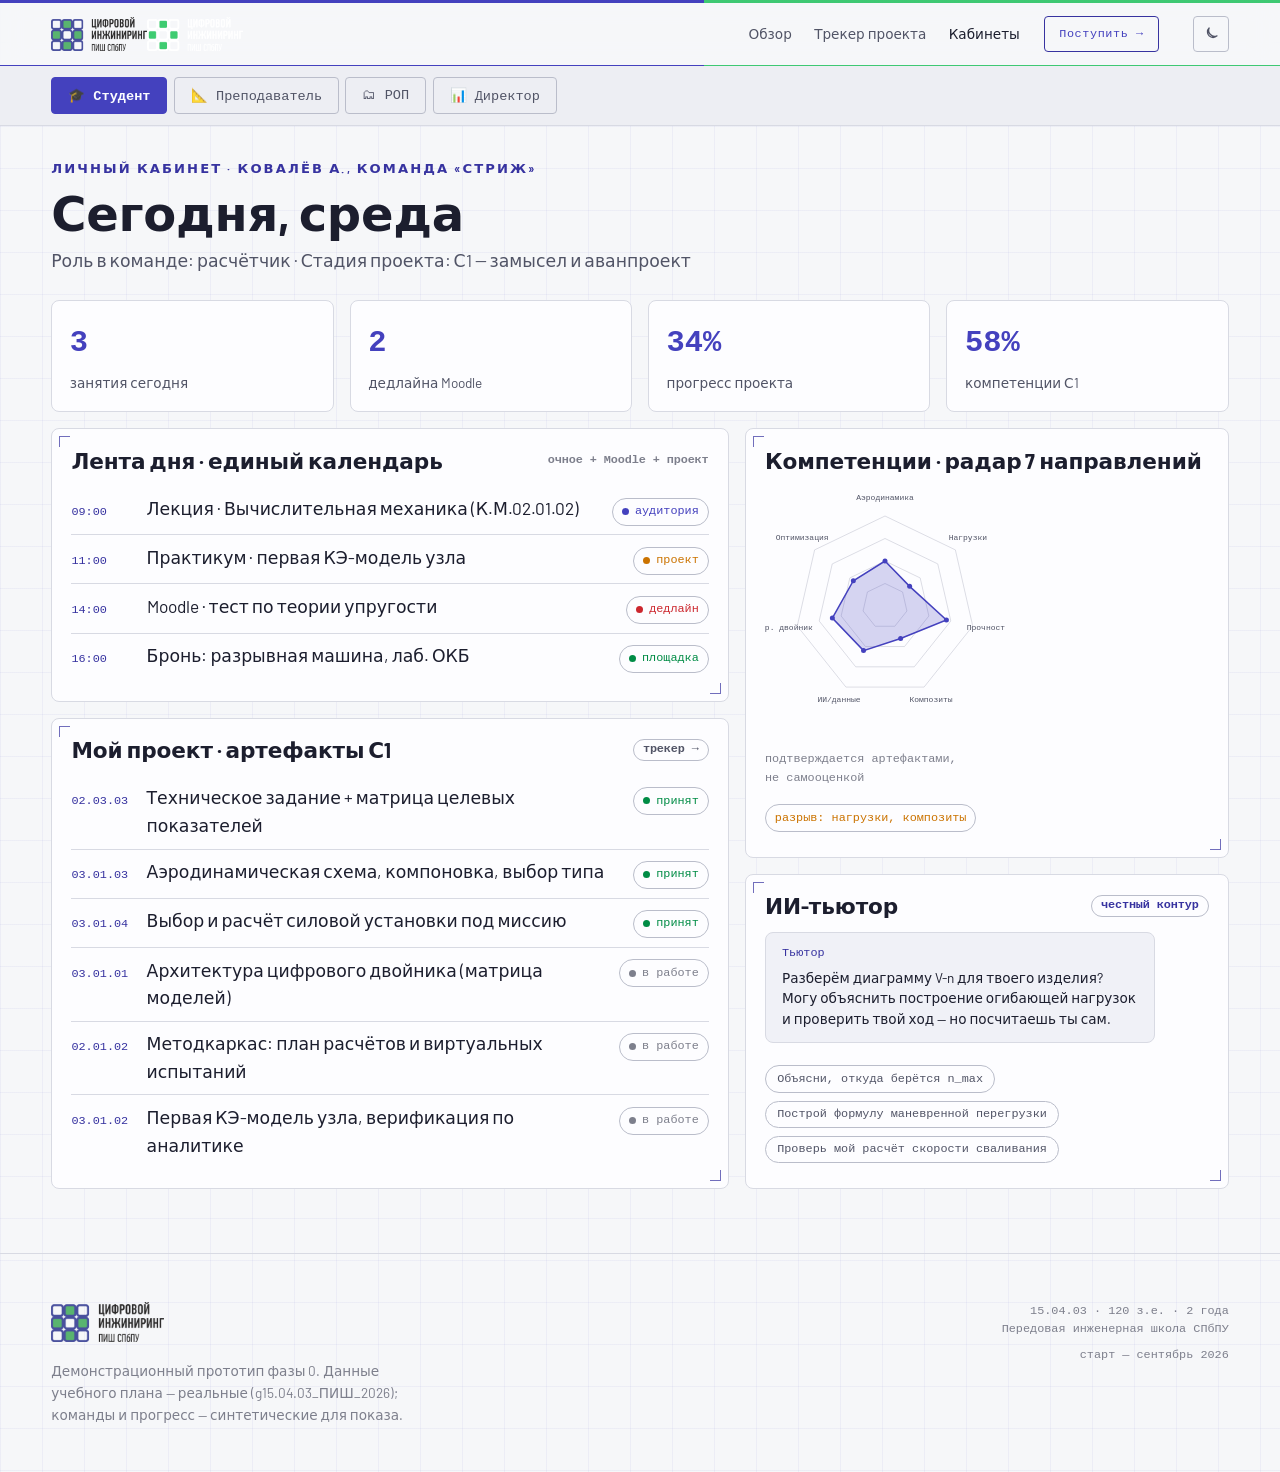
==== app.html @ 56877554 "design: фирменный стиль ПИШ ЦИ — индиго/зелёный, шрифт Barlow, логотип из брендбука вместо заглушек" ====
<!doctype html>
<html lang="ru">
<head>
  <meta charset="utf-8">
  <meta name="viewport" content="width=device-width, initial-scale=1">
  <title>Кабинеты платформы · ПИШ ЦИ БАС</title>
  <meta name="description" content="Кликабельный прототип кабинетов: студент, преподаватель, РОП, директор.">
  <link rel="icon" type="image/png" href="assets/img/favicon.png">
  <link rel="preconnect" href="https://fonts.googleapis.com">
  <link rel="preconnect" href="https://fonts.gstatic.com" crossorigin>
  <script>(function(){var t;try{t=localStorage.getItem("theme")}catch(e){}document.documentElement.setAttribute("data-theme",t==="dark"?"dark":"light")})();</script>
  <link rel="stylesheet" href="assets/theme.css">
  <style>
    .roleswitch{ position:sticky; top:62px; z-index:40; background:var(--bg-2); border-bottom:1px solid var(--line); }
    .rs-in{ width:min(1180px,92vw); margin-inline:auto; display:flex; gap:.4rem; overflow-x:auto; padding:.7rem 0; }
    .rtab{ font-family:var(--mono); font-size:var(--t-sm); padding:.55rem 1rem; border-radius:var(--radius);
      border:1px solid var(--line-2); background:transparent; color:var(--text-mut); cursor:pointer; white-space:nowrap;
      transition:all var(--dur) var(--ease); display:flex; gap:.5rem; align-items:center; }
    .rtab:hover{ color:var(--text); border-color:var(--cyan-dim); }
    .rtab.on{ background:var(--cyan); color:var(--on-accent); border-color:var(--cyan); font-weight:600; }

    .view{ padding-block:2rem 4rem; }
    .vhead{ margin-bottom:1.6rem; }
    .vhead h1{ font-size:var(--t-h1); }

    .cols{ display:grid; gap:1rem; }
    .c2{ grid-template-columns:1.4fr 1fr; } .c3{ grid-template-columns:repeat(3,1fr); }
    @media(max-width:880px){ .c2,.c3{ grid-template-columns:1fr; } }

    .card{ padding:1.2rem; }
    .card h3{ font-size:var(--t-h3); margin-bottom:.9rem; display:flex; justify-content:space-between; align-items:center; gap:.5rem; }
    .li{ display:flex; gap:.7rem; align-items:baseline; padding:.55rem 0; border-bottom:1px solid var(--line); }
    .li:last-child{ border-bottom:none; }
    .li .tm{ font-family:var(--mono); font-size:var(--t-xs); color:var(--cyan-dim); flex:none; width:64px; }
    .li .tag{ margin-left:auto; }

    .kpi{ display:grid; grid-template-columns:repeat(4,1fr); gap:1rem; }
    @media(max-width:720px){ .kpi{ grid-template-columns:repeat(2,1fr); } }
    .kpi .k{ padding:1.1rem; } .kpi .n{ font-family:var(--mono); font-size:1.9rem; color:var(--cyan); font-weight:600; }
    .kpi .l{ font-size:var(--t-sm); color:var(--text-mut); margin-top:.3rem; }

    /* тепловая карта */
    .heat{ width:100%; border-collapse:collapse; font-size:var(--t-sm); }
    .heat th,.heat td{ padding:.5rem .6rem; text-align:center; border:1px solid var(--line); }
    .heat th:first-child,.heat td:first-child{ text-align:left; font-family:var(--mono); font-size:var(--t-xs); }
    .cell{ width:34px; height:22px; border-radius:3px; display:inline-block; }

    /* radar */
    .radar-wrap{ display:flex; gap:1.5rem; align-items:center; flex-wrap:wrap; }

    /* чат */
    .chat{ display:flex; flex-direction:column; gap:.8rem; }
    .msg{ padding:.8rem 1rem; border-radius:var(--radius-lg); max-width:88%; font-size:var(--t-sm); line-height:1.5; }
    .msg.ai{ background:var(--surface-2); border:1px solid var(--line); align-self:flex-start; }
    .msg.u{ background:color-mix(in oklab, var(--brand) 14%, transparent); border:1px solid var(--cyan-dim); align-self:flex-end; }
    .radar-grid{ stroke:var(--line-2); fill:none; }
    .radar-axis{ fill:var(--text-mut); }
    .radar-poly{ fill:color-mix(in oklab, var(--brand) 22%, transparent); stroke:var(--cyan); }
    .radar-dot{ fill:var(--cyan); }
    .msg .who{ font-family:var(--mono); font-size:var(--t-xs); color:var(--cyan-dim); margin-bottom:.3rem; }
    .qchips{ display:flex; gap:.5rem; flex-wrap:wrap; margin-top:.6rem; }
    .qchip{ font-size:var(--t-xs); font-family:var(--mono); padding:.35rem .7rem; border:1px solid var(--line-2);
      border-radius:100px; background:transparent; color:var(--text-mut); cursor:pointer; }
    .qchip:hover{ border-color:var(--cyan-dim); color:var(--cyan); }

    /* чек-лист V&V */
    .vv{ display:flex; flex-direction:column; gap:.5rem; }
    .vvrow{ display:flex; gap:.6rem; align-items:center; padding:.5rem .7rem; border:1px solid var(--line); border-radius:var(--radius); }
    .vvrow .box{ width:18px;height:18px;border-radius:3px;border:1.5px solid var(--line-2); flex:none; display:grid; place-items:center; cursor:pointer; font-size:.8rem; }
    .vvrow.done .box{ background:var(--ok); border-color:var(--ok); color:var(--on-accent); }
    .vvrow.done span{ color:var(--text-mut); }

    .note{ font-size:var(--t-xs); color:var(--text-dim); font-family:var(--mono); }
    .toggle{ width:38px;height:22px;border-radius:100px;background:var(--surface-2);border:1px solid var(--line-2);position:relative;cursor:pointer; flex:none; }
    .toggle::after{ content:"";position:absolute;top:2px;left:2px;width:16px;height:16px;border-radius:50%;background:var(--text-dim);transition:all var(--dur) var(--ease); }
    .toggle.on{ background:var(--cyan); border-color:var(--cyan); }
    .toggle.on::after{ left:18px; background:var(--on-accent); }
    .demo-banner{ font-family:var(--mono);font-size:var(--t-xs);color:var(--amber);border:1px dashed var(--amber);
      border-radius:var(--radius);padding:.5rem .8rem;display:inline-block; }
  </style>
</head>
<body>
  <main>
    <div class="roleswitch">
      <div class="rs-in" id="roles"></div>
    </div>
    <section class="wrap view" id="view"></section>
  </main>

  <script src="assets/data.js"></script>
  <script src="assets/ui.js"></script>
  <script>
    const D = window.DATA;
    mountNav("app.html");

    const ROLES=[
      ["student","🎓 Студент"],["teacher","📐 Преподаватель"],
      ["rop","🗂 РОП"],["dir","📊 Директор"]
    ];
    let cur="student";
    const rbox=document.getElementById("roles");
    ROLES.forEach(([k,l])=>rbox.append(el("button",{class:"rtab"+(k===cur?" on":""),"data-r":k,
      onclick:()=>{cur=k;syncR();render();}},l)));
    function syncR(){ rbox.querySelectorAll(".rtab").forEach(b=>b.classList.toggle("on",b.dataset.r===cur)); }

    const V=document.getElementById("view");
    function head(k,t,s){ return el("div",{class:"vhead"}, el("div",{class:"kicker"},k),
      el("h1",{class:"mt-s"},t), s?el("p",{class:"muted mt-s"},s):null); }
    function card(title,extra,...kids){ return el("div",{class:"panel card hud"},
      el("h3",{},el("span",{},title),extra||null),...kids); }

    function render(){ V.innerHTML=""; ({student:vStudent,teacher:vTeacher,rop:vRop,dir:vDir}[cur])(); }

    /* ——— СТУДЕНТ ——— */
    function vStudent(){
      V.append(head("Личный кабинет · Ковалёв А., команда «Стриж»","Сегодня, среда","Роль в команде: расчётчик · Стадия проекта: С1 — замысел и аванпроект"));
      // KPI
      V.append(el("div",{class:"kpi",style:"margin-bottom:1rem"},
        kpi("3","занятия сегодня"), kpi("2","дедлайна Moodle"),
        kpi("34%","прогресс проекта"), kpi("58%","компетенции С1")));
      // 2 колонки
      V.append(el("div",{class:"cols c2"},
        el("div",{class:"cols",style:"gap:1rem"},
          card("Лента дня · единый календарь", el("span",{class:"note"},"очное + Moodle + проект"),
            liItem("09:00","Лекция · Вычислительная механика (К.М.02.01.02)","аудитория","var(--cyan)"),
            liItem("11:00","Практикум · первая КЭ-модель узла","проект","var(--amber)"),
            liItem("14:00","Moodle · тест по теории упругости","дедлайн","var(--rose)"),
            liItem("16:00","Бронь: разрывная машина, лаб. ОКБ","площадка","var(--lime)")),
          card("Мой проект · артефакты С1", el("a",{href:"tracker.html",class:"chip"},"трекер →"),
            ...D.ARTIFACTS.filter(a=>a.sem===1).map((a,i)=>
              el("div",{class:"li"},
                el("span",{class:"tm"},a.disc.replace("К.М.","")),
                el("span",{},a.art),
                el("span",{class:"tag chip",style:"color:"+(i<3?"var(--ok)":"var(--text-dim)")},
                  el("i",{class:"dot"}),i<3?"принят":"в работе"))))),
        el("div",{class:"cols",style:"gap:1rem"},
          card("Компетенции · радар 7 направлений", null, radar()),
          card("ИИ-тьютор", el("span",{class:"chip",style:"color:var(--cyan-dim)"},"честный контур"), chat())
        )));
    }
    function kpi(n,l){ return el("div",{class:"panel k"}, el("div",{class:"n"},n), el("div",{class:"l"},l)); }
    function liItem(tm,txt,tag,c){ return el("div",{class:"li"},
      el("span",{class:"tm"},tm), el("span",{},txt),
      el("span",{class:"tag chip",style:"color:"+c}, el("i",{class:"dot"}), tag)); }

    function radar(){
      const axes=["Аэродинамика","Нагрузки","Прочность","Композиты","ИИ/данные","Цифр. двойник","Оптимизация"];
      const vals=[.5,.35,.7,.4,.55,.6,.45];
      const cx=120,cy=120,R=90,N=axes.length;
      const pt=(i,r)=>[cx+r*Math.cos(-Math.PI/2+i*2*Math.PI/N), cy+r*Math.sin(-Math.PI/2+i*2*Math.PI/N)];
      let grid="",poly="",labels="";
      [.25,.5,.75,1].forEach(g=>{ let p=axes.map((_,i)=>pt(i,R*g).join(",")).join(" ");
        grid+=`<polygon points="${p}" class="radar-grid" stroke-width=".5"/>`; });
      poly=axes.map((_,i)=>pt(i,R*vals[i]).join(",")).join(" ");
      axes.forEach((a,i)=>{ const[x,y]=pt(i,R+16);
        labels+=`<text x="${x}" y="${y}" class="radar-axis" font-size="8" text-anchor="middle" font-family="var(--mono)">${a}</text>`; });
      const svg=`<svg viewBox="0 0 240 240" width="240" height="240" role="img" aria-label="радар компетенций">
        ${grid}<polygon points="${poly}" class="radar-poly" stroke-width="1.5"/>
        ${axes.map((_,i)=>{const[x,y]=pt(i,R*vals[i]);return `<circle cx="${x}" cy="${y}" r="2.5" class="radar-dot"/>`}).join("")}
        ${labels}</svg>`;
      return el("div",{class:"radar-wrap"}, rawSvg(svg),
        el("div",{}, el("div",{class:"note"},"подтверждается артефактами,"),
          el("div",{class:"note"},"не самооценкой"),
          el("div",{class:"chip mt-m",style:"color:var(--amber)"},"разрыв: нагрузки, композиты")));
    }

    function chat(){
      const wrap=el("div",{class:"chat"});
      const feed=el("div",{class:"chat"});
      wrap.append(feed);
      addMsg(feed,"ai","Тьютор","Разберём диаграмму V-n для твоего изделия? Могу объяснить построение огибающей нагрузок и проверить твой ход — но посчитаешь ты сам.");
      const q=["Объясни, откуда берётся n_max","Построй формулу маневренной перегрузки","Проверь мой расчёт скорости сваливания"];
      const chips=el("div",{class:"qchips"}, ...q.map(t=>el("button",{class:"qchip",onclick:()=>{
        addMsg(feed,"u","Студент",t);
        setTimeout(()=>addMsg(feed,"ai","Тьютор",aiReply(t)),250);
      }},t)));
      wrap.append(chips);
      return wrap;
    }
    function addMsg(feed,who,name,txt){ feed.append(el("div",{class:"msg "+who},
      el("div",{class:"who"},name), el("span",{},txt))); }
    function aiReply(t){
      if(t.includes("n_max")) return "n_max задаётся нормами лётной годности для класса БАС и расчётным случаем маневра. Смотри владельца темы — «Полётные и наземные нагрузки» (К.М.02.03.02). Попробуй сам найти класс своего изделия по массе — какой у «Стрижа»?";
      if(t.includes("формулу")) return "Маневренная перегрузка: n = L / (m·g), где L — подъёмная сила на маневре. Через C_L и скоростной напор: n = (ρ·V²·S·C_Lmax)/(2·m·g). Подставь свои ρ, S, m — что получается на V_A?";
      return "Скорость сваливания: V_s = √(2·m·g / (ρ·S·C_Lmax)). Пришли свои числа — проверю ход, но итог посчитай сам и скажи размерность.";
    }

    /* ——— ПРЕПОДАВАТЕЛЬ ——— */
    function vTeacher(){
      V.append(head("Кабинет преподавателя · Вычислительная механика (К.М.02.01.02)","Приёмка артефактов и настройка ИИ",
        "Границы дисциплины (из карты владения): излагаете МКЭ, сетки, сходимость, верификацию. Не дублируете CFD и композиты — их владельцы другие."));
      V.append(el("div",{class:"cols c2"},
        card("Приёмка артефакта · «Стриж»: первая КЭ-модель узла",
          el("span",{class:"chip",style:"color:var(--amber)"},"V&V чек-лист"),
          el("p",{class:"muted",style:"font-size:var(--t-sm)"},"Расчётный артефакт не закрывается, пока не заполнена цепочка достоверности по ГОСТ Р 57700:"),
          vvList(),
          el("div",{class:"flex gap-m mt-m"},
            el("button",{class:"btn btn-primary",onclick:tryAccept},"Принять артефакт"),
            el("button",{class:"btn btn-ghost"},"Вернуть на доработку")),
          el("div",{id:"acceptMsg",class:"note mt-s"})),
        el("div",{class:"cols",style:"gap:1rem"},
          card("Настройка ИИ-наставника для моего задания",null,
            toggleRow("Наставник включён для задания","on"),
            el("div",{class:"li"},el("span",{},"Режим помощи"),
              el("span",{class:"tag chip",style:"color:var(--cyan)"},"подсказки по нарастающей")),
            el("div",{class:"li"},el("span",{},"Готовое решение оцениваемого задания"),
              el("span",{class:"tag chip",style:"color:var(--rose)"},"запрещено")),
            toggleRow("Показывать студенту эталонные задачи","on"),
            toggleRow("Разбор ошибок в ходе решения","on"),
            el("p",{class:"note mt-s"},"Принцип: ИИ помогает решить, решение принимает студент.")),
          card("Сигналы по группе · где буксуют",null,
            barLine("Сеточная сходимость",72,"var(--rose)"),
            barLine("Оценка погрешности",55,"var(--amber)"),
            barLine("Постановка граничных условий",30,"var(--lime)"),
            el("p",{class:"note mt-s"},"18 студентов · агрегировано, обезличенно. Тема «сходимость» — кандидат на доп. разбор."))
      )));
    }
    function vvList(){
      const items=["Сеточная сходимость показана (мин. 3 сетки)","Оценка погрешности приведена",
        "Проверка на эталонной задаче","Постановка соответствует физике","Данные модели оформлены как актив"];
      const box=el("div",{class:"vv"});
      items.forEach((t,i)=>{ const done=i<2;
        const row=el("div",{class:"vvrow"+(done?" done":"")},
          el("span",{class:"box",onclick:()=>{row.classList.toggle("done");}}, done?"✓":""),
          el("span",{},t));
        box.append(row); });
      return box;
    }
    function tryAccept(){
      const rows=[...document.querySelectorAll(".vvrow")];
      const all=rows.every(r=>r.classList.contains("done"));
      const m=document.getElementById("acceptMsg");
      if(all){ m.style.color="var(--ok)"; m.textContent="✓ Артефакт принят, компетенция подтверждена, двойник обновлён."; }
      else{ m.style.color="var(--rose)"; m.textContent="✕ Нельзя принять: не закрыта цепочка достоверности V&V ("+rows.filter(r=>!r.classList.contains("done")).length+" пункта)."; }
    }
    function toggleRow(t,on){ const tg=el("div",{class:"toggle"+(on?" on":""),onclick:function(){this.classList.toggle("on");}});
      return el("div",{class:"li"}, el("span",{},t), el("span",{class:"tag"},tg)); }
    function barLine(t,v,c){ return el("div",{style:"margin:.5rem 0"},
      el("div",{class:"flex between",style:"font-size:var(--t-sm);margin-bottom:.3rem"},el("span",{},t),el("span",{class:"mono"},v+"%")),
      el("div",{class:"bar"}, el("i",{style:"width:"+v+"%;background:"+c}))); }

    /* ——— РОП ——— */
    function vRop(){
      V.append(head("Кабинет РОП · руководитель образовательной программы","Трекинг когорты и развитие плана",
        "4 команды · 18 студентов · семестр 1"));
      V.append(el("div",{class:"kpi",style:"margin-bottom:1rem"},
        kpi("4","команды"), kpi("1","в зоне риска"), kpi("3","дубля тем найдено"), kpi("6","пробелов плана")));
      V.append(el("div",{class:"cols c2"},
        card("Тепловая карта · команды × стадии артефактов",null, heat()),
        el("div",{class:"cols",style:"gap:1rem"},
          card("РПД-контур · дубли против карты владения",el("span",{class:"chip",style:"color:var(--amber)"},"ИИ-разбор"),
            dupRow("CFD-раздел","К.М.03.01.05","дублируется в РПД К.М.03.01.04","risk"),
            dupRow("Метод конечных элементов","К.М.02.01.02","повтор в 2 РПД профиля","warn"),
            dupRow("Критерии разрушения композита","К.М.03.01.06","корректно, без повторов","ok"),
            el("p",{class:"note mt-s"},"ИИ находит — РОП подтверждает. Владелец темы читает, потребитель применяет.")),
          card("Развитие программы · пробелы плана",el("span",{class:"chip"},"из аналитики"),
            ...D.GAPS.map(g=>el("div",{class:"li"},
              el("span",{},g.t),
              el("span",{class:"tag chip",style:"color:"+(g.pr==="высокий"?"var(--rose)":"var(--amber)")},g.pr))))
      )));
    }
    function heat(){
      const teams=D.TEAMS;
      const t=el("table",{class:"heat"});
      const cols=["арт.С1","арт.С2","арт.С3","арт.С4"];
      t.append(el("tr",{}, el("th",{},"команда"), ...cols.map(c=>el("th",{},c)), el("th",{},"риск")));
      teams.forEach(tm=>{
        const row=el("tr",{}, el("td",{},tm.name));
        [1,2,3,4].forEach(s=>{
          let v = s<tm.stage?1 : s===tm.stage?tm.progress/100 : 0;
          const c = v>=.9?"var(--lime)": v>=.4?"var(--amber)": v>0?"var(--rose)":"var(--surface-2)";
          row.append(el("td",{}, el("span",{class:"cell",style:"background:"+c,title:Math.round(v*100)+"%"})));
        });
        row.append(el("td",{}, el("i",{class:"dot",style:"color:"+riskColor(tm.risk)})));
        t.append(row);
      });
      return t;
    }
    function dupRow(topic,owner,verdict,st){ return el("div",{class:"li"},
      el("span",{}, el("b",{},topic), el("div",{class:"note"},owner+" · "+verdict)),
      el("span",{class:"tag chip",style:"color:"+riskColor(st)}, el("i",{class:"dot"}),
        st==="ok"?"ок":st==="warn"?"проверить":"дубль")); }

    /* ——— ДИРЕКТОР ——— */
    function vDir(){
      V.append(head("Аналитика директора","Цифровой двойник программы","Соответствие план ↔ факт по когорте 2026"));
      V.append(el("div",{class:"kpi",style:"margin-bottom:1rem"},
        kpi("87%","успеваемость"), kpi("94%","вовлечённость"),
        kpi("4/4","команды в проекте"), kpi("62%","загрузка площадки")));
      V.append(el("div",{class:"cols c2"},
        card("Стадии проектов когорты",null,
          barLine("С1 — замысел и аванпроект",100,"var(--cyan)"),
          barLine("С2 — эскизный/технический",8,"var(--violet)"),
          barLine("С3 — образец",0,"var(--amber)"),
          barLine("С4 — валидация/защита",0,"var(--lime)"),
          el("p",{class:"note mt-s"},"Когорта на С1. Внутрисеместровый календарь С2 (аэродинамика→нагрузки→прочность→оптимизация) готов.")),
        el("div",{class:"cols",style:"gap:1rem"},
          card("Покрытие компетенций программой",null,
            barLine("Расчётно-инженерное ядро",88,"var(--lime)"),
            barLine("Цифровые двойники / V&V",64,"var(--amber)"),
            barLine("Автономность / GNC",38,"var(--rose)"),
            barLine("Организация производства",82,"var(--lime)")),
          card("Ресурсы площадки · использование",el("a",{href:"index.html",class:"chip"},"каталог"),
            barLine("Анизопринтинг / композиты",71,"var(--cyan)"),
            barLine("Испытательные машины",44,"var(--amber)"),
            barLine("HIL-стенд / CML-Bench",59,"var(--cyan)"),
            barLine("Лётная зона",22,"var(--lime)"))),
        card("Гранты, НИОКР, конкурсы · когорта",el("span",{class:"chip",style:"color:var(--cyan-dim)"},"скаут"),
          el("div",{class:"cols c3",style:"gap:1rem"},
            kpi("5","поданных заявок"), kpi("2","поддержано"), kpi("1.2М","₽ привлечено"))))
      );
      V.append(el("div",{class:"demo-banner mt-l"},"демо · цифры синтетические для показа руководству"));
    }

    render();
    mountFooter();
  </script>
</body>
</html>
---- assets/theme.css ----
@import url('https://fonts.googleapis.com/css2?family=Barlow:wght@400;500;600;700&family=Barlow+Semi+Condensed:wght@500;600;700&display=swap');

/* ПИШ ЦИ — фирменный стиль «ЦИФРОВОЙ ИНЖИНИРИНГ, ПИШ СПбПУ»
   Бренд: индиго #4547BB (Pantone 2726 C) + зелёный #3FCC71 (Pantone 7479 C) + чёрный.
   Шрифт: PFDinTextCompPro → веб-замена Barlow / Barlow Semi Condensed (DIN-семейство). */

:root {
  /* фирменные цвета */
  --brand:     oklch(46% 0.19 277);   /* #4547BB индиго */
  --brand-2:   oklch(74% 0.17 152);   /* #3FCC71 зелёный */

  /* палитра — светлая (по умолчанию) */
  --bg:        oklch(97.5% 0.004 277);
  --bg-2:      oklch(95% 0.007 277);
  --surface:   oklch(99.5% 0.002 277);
  --surface-2: oklch(96% 0.008 277);
  --line:      oklch(89% 0.012 277);
  --line-2:    oklch(80% 0.018 277);

  --text:      oklch(24% 0.03 277);
  --text-mut:  oklch(45% 0.03 277);
  --text-dim:  oklch(60% 0.02 277);

  /* акценты (легаси-имена → бренд): cyan=индиго, lime=зелёный */
  --cyan:      var(--brand);
  --cyan-dim:  oklch(40% 0.17 277);
  --lime:      oklch(56% 0.15 152);
  --violet:    oklch(52% 0.18 300);
  --amber:     oklch(64% 0.15 62);
  --rose:      oklch(55% 0.20 25);

  /* стадии проекта С1–С4 */
  --s1: var(--brand);
  --s2: oklch(52% 0.18 300);
  --s3: oklch(56% 0.15 152);
  --s4: oklch(52% 0.11 195);

  --grid:      oklch(46% 0.19 277 / 0.05);
  --nav-bg:    oklch(97.5% 0.004 277 / 0.85);
  --on-accent: oklch(99% 0.004 277);
  --scrim:     oklch(25% 0.06 277 / 0.55);

  /* статусы */
  --ok:   var(--lime);
  --warn: var(--amber);
  --risk: var(--rose);

  /* типографика — бренд */
  --sans: "Barlow", -apple-system, BlinkMacSystemFont, "Segoe UI", Roboto, system-ui, sans-serif;
  --cond: "Barlow Semi Condensed", "Barlow", system-ui, sans-serif;
  --mono: "JetBrains Mono", ui-monospace, "SF Mono", "Cascadia Code", Consolas, monospace;

  --t-hero: clamp(2.6rem, 1.2rem + 5.6vw, 6rem);
  --t-h1:   clamp(1.9rem, 1.2rem + 2.4vw, 3rem);
  --t-h2:   clamp(1.4rem, 1.05rem + 1.2vw, 2rem);
  --t-h3:   clamp(1.1rem, 0.98rem + 0.5vw, 1.35rem);
  --t-base: clamp(0.98rem, 0.94rem + 0.2vw, 1.08rem);
  --t-sm:   0.85rem;
  --t-xs:   0.74rem;

  --sp:     clamp(4rem, 2.5rem + 5vw, 9rem);
  --radius: 4px;
  --radius-lg: 8px;

  --ease: cubic-bezier(0.16, 1, 0.3, 1);
  --dur: 320ms;
}

/* тёмная тема — оверрайд (глубокий индиго) */
:root[data-theme="dark"] {
  --bg:        oklch(17% 0.03 277);
  --bg-2:      oklch(20% 0.035 277);
  --surface:   oklch(23% 0.04 277);
  --surface-2: oklch(27% 0.042 277);
  --line:      oklch(34% 0.04 277);
  --line-2:    oklch(45% 0.045 277);

  --text:      oklch(96% 0.01 277);
  --text-mut:  oklch(74% 0.02 277);
  --text-dim:  oklch(58% 0.02 277);

  --cyan:      oklch(72% 0.14 282);   /* светлый индиго-периwinkle */
  --cyan-dim:  oklch(62% 0.12 282);
  --lime:      oklch(80% 0.18 150);   /* яркий зелёный */
  --violet:    oklch(70% 0.15 300);
  --amber:     oklch(82% 0.14 78);
  --rose:      oklch(72% 0.16 22);

  --s1: oklch(72% 0.14 282);
  --s2: oklch(70% 0.15 300);
  --s3: oklch(80% 0.18 150);
  --s4: oklch(74% 0.11 195);

  --grid:      oklch(65% 0.06 277 / 0.05);
  --nav-bg:    oklch(17% 0.03 277 / 0.8);
  --on-accent: oklch(18% 0.03 277);
  --scrim:     oklch(9% 0.02 277 / 0.72);
}

* { box-sizing: border-box; }

html { color-scheme: light; }
html[data-theme="dark"] { color-scheme: dark; }

html { scroll-behavior: smooth; }

body {
  margin: 0;
  background: var(--bg);
  color: var(--text);
  font-family: var(--sans);
  font-size: var(--t-base);
  line-height: 1.6;
  -webkit-font-smoothing: antialiased;
  /* сетка-чертёж */
  background-image:
    linear-gradient(var(--grid) 1px, transparent 1px),
    linear-gradient(90deg, var(--grid) 1px, transparent 1px);
  background-size: 42px 42px;
  transition: background-color var(--dur) var(--ease), color var(--dur) var(--ease);
}

@media (prefers-reduced-motion: reduce) {
  * { animation: none !important; transition: none !important; scroll-behavior: auto; }
}

h1, h2, h3 { font-family: var(--cond); line-height: 1.08; font-weight: 700; letter-spacing: -0.005em; margin: 0; }
p { margin: 0 0 1rem; }
a { color: var(--cyan); text-decoration: none; }
a:hover { text-decoration: underline; }

.mono { font-family: var(--mono); }
.kicker {
  font-family: var(--cond);
  font-weight: 600;
  font-size: 0.82rem;
  letter-spacing: 0.16em;
  text-transform: uppercase;
  color: var(--cyan-dim);
}
.muted { color: var(--text-mut); }
.dim { color: var(--text-dim); }

.wrap { width: min(1180px, 92vw); margin-inline: auto; }
.section { padding-block: var(--sp); }

/* ——— шапка ——— */
.nav {
  position: sticky; top: 0; z-index: 50;
  backdrop-filter: blur(14px);
  background: var(--nav-bg);
  border-bottom: 1px solid var(--line);
  border-top: 3px solid transparent;
  border-image: linear-gradient(90deg, var(--brand) 0 55%, var(--brand-2) 55% 100%) 1;
}
.nav-in {
  display: flex; align-items: center; gap: 1.5rem;
  height: 62px;
  width: min(1180px, 92vw); margin-inline: auto;
}
.brand { display: flex; align-items: center; }
.brand img { height: 34px; width: auto; display: block; }
.logo-dark { display: none; }
:root[data-theme="dark"] .logo-light { display: none; }
:root[data-theme="dark"] .logo-dark { display: block; }
.nav-links { display: flex; gap: 1.4rem; margin-left: auto; font-size: var(--t-sm); }
.nav-links a { color: var(--text-mut); }
.nav-links a:hover, .nav-links a.active { color: var(--text); text-decoration: none; }
.nav-cta {
  font-family: var(--mono); font-size: var(--t-xs); letter-spacing: 0.05em;
  padding: 0.5rem 0.9rem; border: 1px solid var(--cyan-dim); border-radius: var(--radius);
  color: var(--cyan); transition: background var(--dur) var(--ease);
}
.nav-cta:hover { background: oklch(80% 0.13 205 / 0.12); text-decoration: none; }
.burger { display: none; }

/* ——— панели/карточки ——— */
.panel {
  background: var(--surface);
  border: 1px solid var(--line);
  border-radius: var(--radius-lg);
  position: relative;
}
.panel.hud::before, .panel.hud::after {
  content: ""; position: absolute; width: 10px; height: 10px;
  border-color: var(--cyan-dim); border-style: solid; opacity: 0.7;
}
.panel.hud::before { top: 7px; left: 7px; border-width: 1px 0 0 1px; }
.panel.hud::after { bottom: 7px; right: 7px; border-width: 0 1px 1px 0; }

.chip {
  display: inline-flex; align-items: center; gap: 0.4rem;
  font-family: var(--mono); font-size: var(--t-xs);
  padding: 0.22rem 0.55rem; border-radius: 100px;
  border: 1px solid var(--line-2); color: var(--text-mut);
  white-space: nowrap;
}
.dot { width: 7px; height: 7px; border-radius: 50%; background: currentColor; flex: none; }

.btn {
  display: inline-flex; align-items: center; gap: 0.5rem;
  font-family: var(--mono); font-size: var(--t-sm); letter-spacing: 0.02em;
  padding: 0.7rem 1.2rem; border-radius: var(--radius);
  border: 1px solid transparent; cursor: pointer; transition: all var(--dur) var(--ease);
}
.btn-primary { background: var(--cyan); color: var(--on-accent); font-weight: 600; }
.btn-primary:hover { filter: brightness(1.08); text-decoration: none; }
.btn-ghost { border-color: var(--line-2); color: var(--text); background: transparent; }
.btn-ghost:hover { border-color: var(--cyan-dim); color: var(--cyan); text-decoration: none; }

.grid { display: grid; gap: 1rem; }
.stat-num { font-family: var(--mono); font-size: clamp(1.8rem, 1rem + 2.5vw, 2.8rem); color: var(--cyan); font-weight: 600; line-height: 1; }

/* прогресс-бар */
.bar { height: 6px; border-radius: 100px; background: var(--surface-2); overflow: hidden; }
.bar > i { display: block; height: 100%; border-radius: 100px; background: var(--cyan); }

footer.site {
  border-top: 1px solid var(--line); padding-block: 3rem; color: var(--text-dim); font-size: var(--t-sm);
}

/* утилиты */
.flex { display: flex; }
.between { justify-content: space-between; }
.center { align-items: center; }
.gap-s { gap: 0.5rem; } .gap-m { gap: 1rem; } .gap-l { gap: 2rem; }
.wrap-w { flex-wrap: wrap; }
.mt-s{margin-top:.5rem}.mt-m{margin-top:1rem}.mt-l{margin-top:2rem}
.hide { display: none !important; }

@media (max-width: 780px) {
  .nav-links { display: none; }
}

/* переключатель темы */
.theme-btn {
  display: inline-grid; place-items: center;
  width: 36px; height: 36px; margin-left: 0.6rem;
  border: 1px solid var(--line-2); border-radius: var(--radius);
  background: transparent; color: var(--text-mut); cursor: pointer;
  transition: color var(--dur) var(--ease), border-color var(--dur) var(--ease);
}
.theme-btn:hover { color: var(--cyan); border-color: var(--cyan-dim); }
.theme-btn svg { width: 18px; height: 18px; }
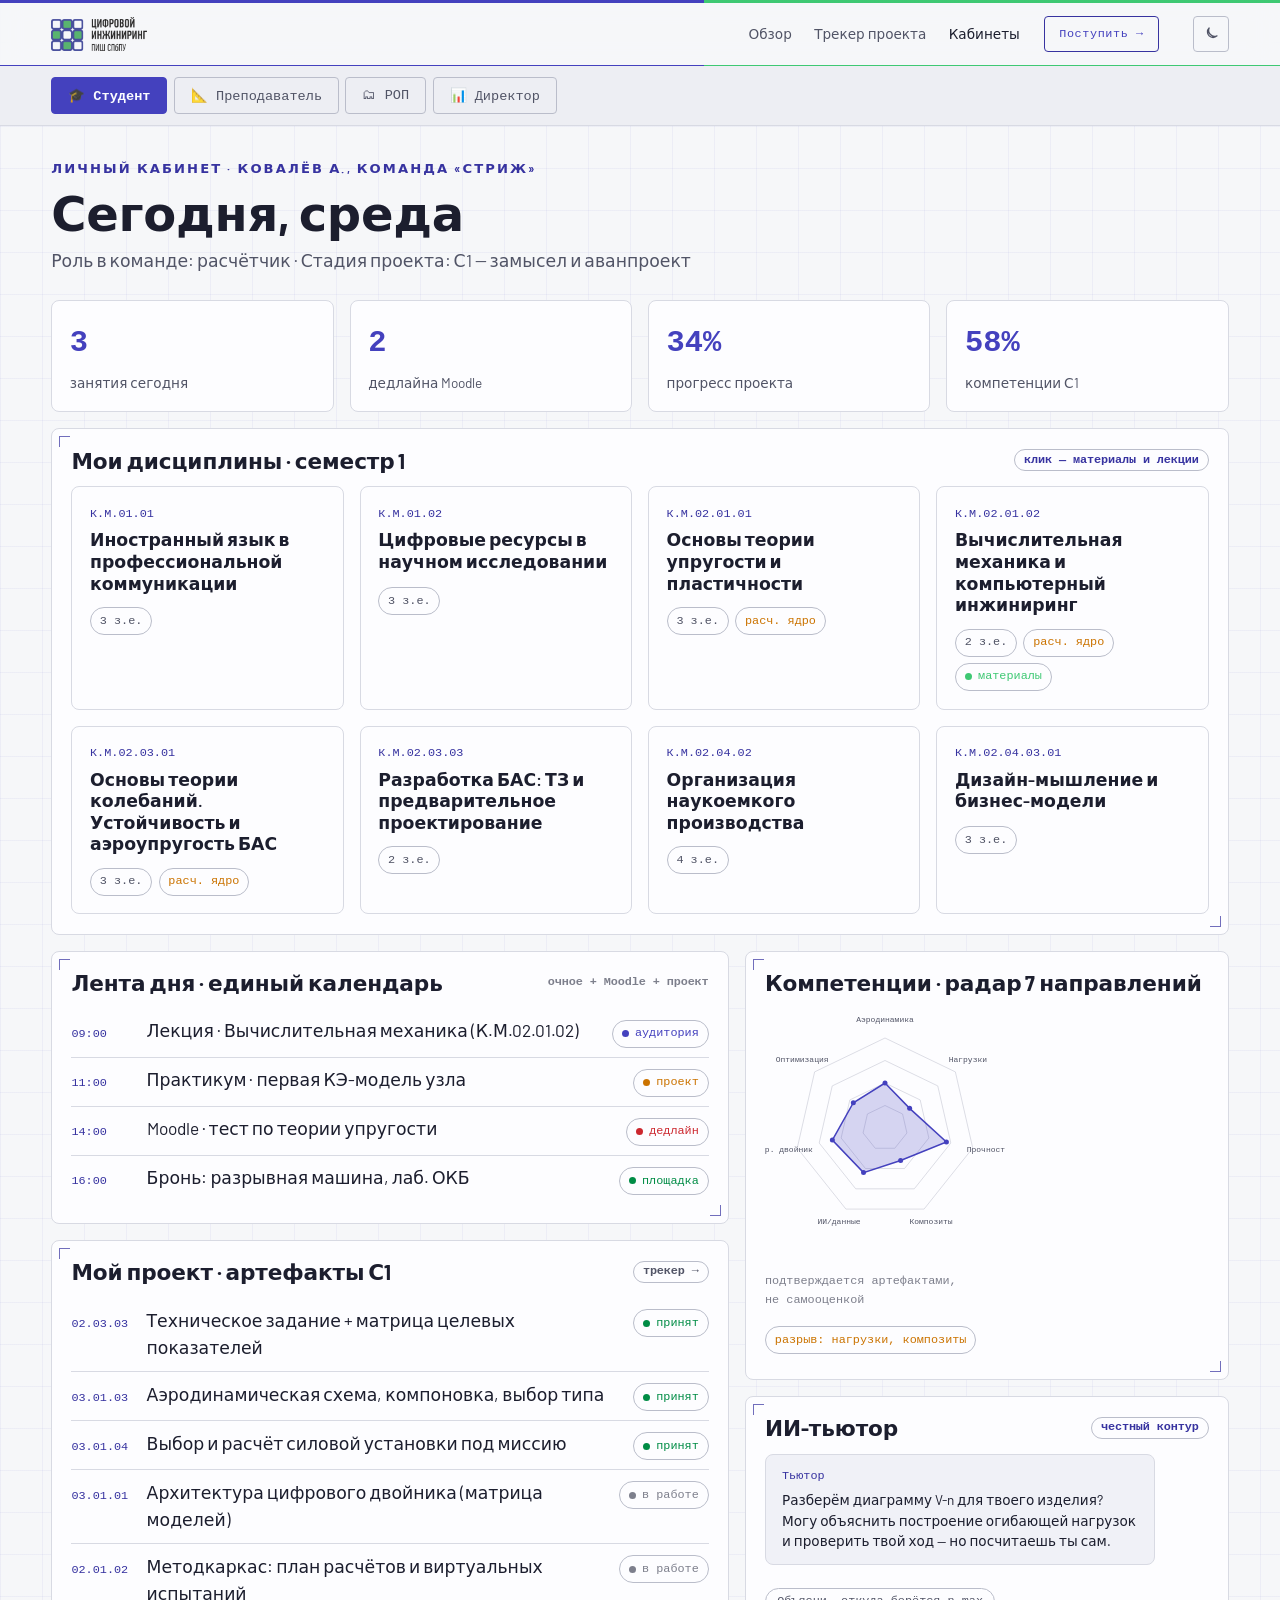
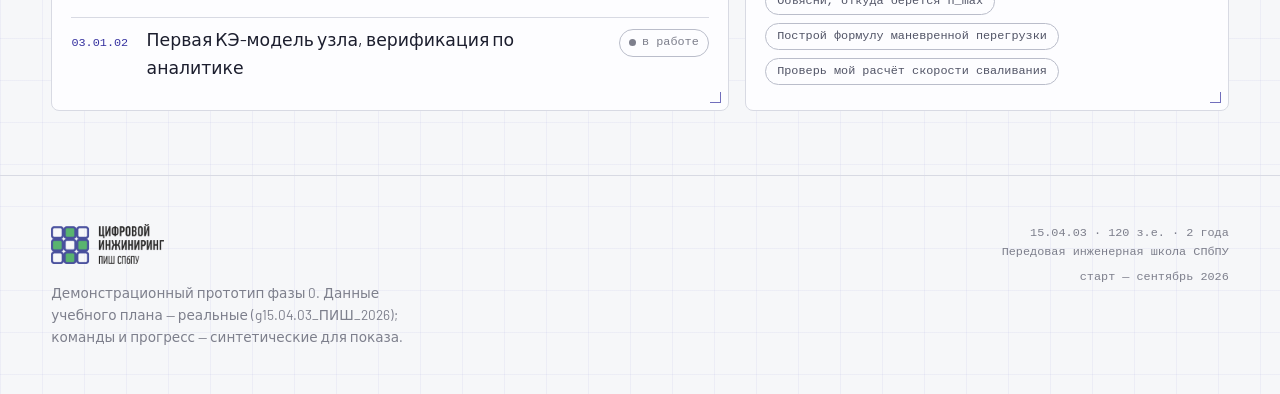
==== commit e1c24a14: "feat: дисциплина ВМ с материалами (лекция-читалка, тест, практика), кабинет студента; fix двойного л" ====
--- a/app.html
+++ b/app.html
@@ -77,6 +77,72 @@
     .toggle.on::after{ left:18px; background:var(--on-accent); }
     .demo-banner{ font-family:var(--mono);font-size:var(--t-xs);color:var(--amber);border:1px dashed var(--amber);
       border-radius:var(--radius);padding:.5rem .8rem;display:inline-block; }
+
+    /* дисциплины студента */
+    .disc-cards{ display:grid; grid-template-columns:repeat(auto-fill,minmax(240px,1fr)); gap:1rem; }
+    .dcard{ padding:1.1rem; cursor:pointer; transition:transform var(--dur) var(--ease),border-color var(--dur) var(--ease); }
+    .dcard:hover{ transform:translateY(-3px); border-color:var(--cyan-dim); }
+    .dcard .dc-code{ font-family:var(--mono); font-size:var(--t-xs); color:var(--cyan-dim); }
+    .dcard .dc-nm{ font-weight:560; line-height:1.25; margin-top:.35rem; min-height:2.6em; }
+    .dcard .dc-foot{ display:flex; gap:.4rem; flex-wrap:wrap; margin-top:.8rem; }
+    .btn-sm{ padding:.45rem .8rem; font-size:var(--t-xs); }
+
+    /* детальная дисциплина */
+    .stub{ display:flex; gap:1rem; align-items:flex-start; }
+    .stub-ic{ font-size:2rem; color:var(--text-dim); line-height:1; }
+    .syl{ display:flex; flex-direction:column; gap:.3rem; margin-top:.4rem; }
+    .syl-row{ display:grid; grid-template-columns:26px 22px 1fr auto; gap:.7rem; align-items:center;
+      padding:.55rem .6rem; border:1px solid var(--line); border-radius:var(--radius); }
+    .syl-row.filled{ cursor:pointer; border-color:var(--brand-2); background:color-mix(in oklab,var(--brand-2) 6%,transparent); }
+    .syl-row.filled:hover{ background:color-mix(in oklab,var(--brand-2) 12%,transparent); }
+    .syl-row.soon{ opacity:.62; }
+    .syl-n{ font-family:var(--mono); font-size:var(--t-xs); color:var(--text-dim); text-align:center; }
+    .syl-b{ font-family:var(--mono); font-weight:700; font-size:var(--t-xs); text-align:center; color:var(--cyan-dim); }
+    .syl-txt{ font-size:var(--t-sm); line-height:1.3; }
+    .mat-cat{ font-family:var(--cond); text-transform:uppercase; letter-spacing:.1em; font-size:var(--t-xs);
+      color:var(--cyan-dim); margin:1.1rem 0 .5rem; }
+    .mat-row{ display:flex; gap:.8rem; align-items:center; padding:.6rem 0; border-bottom:1px solid var(--line); }
+    .mat-row:last-child{ border-bottom:none; }
+    .mat-info{ flex:1; min-width:0; }
+    .mat-size{ font-size:var(--t-xs); white-space:nowrap; }
+    .ftype{ font-family:var(--mono); font-size:.62rem; font-weight:700; letter-spacing:.05em;
+      color:var(--fc); border:1px solid var(--fc); border-radius:3px; padding:.2rem .35rem; flex:none; width:52px; text-align:center; }
+
+    /* overlay + читалка + тест */
+    .disc-ov{ position:fixed; inset:0; background:var(--scrim); backdrop-filter:blur(4px); z-index:120;
+      display:flex; align-items:flex-start; justify-content:center; padding:2.5rem 1rem; overflow:auto; }
+    .reader{ width:min(760px,96vw); padding:1.8rem clamp(1.2rem,3vw,2.6rem); position:relative; }
+    .rd-x{ position:absolute; top:1rem; right:1rem; background:none; border:none; color:var(--text-mut); font-size:1.4rem; cursor:pointer; z-index:2; }
+    .rd-head{ border-bottom:2px solid var(--line-2); padding-bottom:1.2rem; margin-bottom:1.4rem; }
+    .rd-title{ font-size:clamp(1.6rem,1rem+2vw,2.3rem); margin-top:.4rem; }
+    .reader-body{ font-size:1.02rem; line-height:1.7; }
+    .rd-h2{ font-size:1.45rem; margin:1.8rem 0 .7rem; color:var(--brand); }
+    :root[data-theme="dark"] .rd-h2{ color:var(--cyan); }
+    .rd-h3{ font-size:1.15rem; margin:1.2rem 0 .5rem; }
+    .rd-p{ margin:.5rem 0 .9rem; }
+    .rd-formula{ font-family:"Cambria Math","Times New Roman",serif; font-size:1.15rem; text-align:center;
+      padding:.9rem 1rem; margin:1rem 0; background:var(--surface-2); border-left:3px solid var(--brand); border-radius:var(--radius); overflow-x:auto; }
+    .rd-note{ font-size:var(--t-sm); color:var(--text-mut); background:var(--bg-2); border-left:3px solid var(--cyan-dim);
+      padding:.7rem .9rem; margin:1rem 0; border-radius:var(--radius); }
+    .rd-ex{ font-size:var(--t-sm); background:color-mix(in oklab,var(--brand-2) 9%,transparent);
+      border-left:3px solid var(--brand-2); padding:.7rem .9rem; margin:1rem 0; border-radius:var(--radius); }
+    .rd-list{ margin:.6rem 0 1rem 1.2rem; } .rd-list li{ margin:.35rem 0; }
+    .rd-tablewrap{ overflow-x:auto; margin:1.1rem 0; }
+    .rd-table{ width:100%; border-collapse:collapse; font-size:var(--t-sm); }
+    .rd-table th,.rd-table td{ border:1px solid var(--line); padding:.5rem .6rem; text-align:left; vertical-align:top; }
+    .rd-table th{ background:var(--surface-2); font-family:var(--cond); }
+
+    .quiz-score{ font-family:var(--mono); font-size:var(--t-sm); color:var(--cyan); margin-top:.9rem; }
+    .quiz-q{ padding:1rem 0; border-bottom:1px solid var(--line); }
+    .quiz-qh{ display:flex; gap:.6rem; font-weight:560; }
+    .quiz-num{ font-family:var(--mono); color:var(--cyan-dim); flex:none; }
+    .quiz-opts{ display:flex; flex-direction:column; gap:.4rem; margin:.8rem 0 0 1.6rem; }
+    .quiz-opt{ text-align:left; padding:.55rem .8rem; border:1px solid var(--line-2); border-radius:var(--radius);
+      background:transparent; color:var(--text); cursor:pointer; font-size:var(--t-sm); transition:all var(--dur) var(--ease); }
+    .quiz-opt:hover:not(:disabled){ border-color:var(--cyan-dim); }
+    .quiz-opt.ok{ border-color:var(--ok); background:color-mix(in oklab,var(--ok) 14%,transparent); }
+    .quiz-opt.bad{ border-color:var(--risk); background:color-mix(in oklab,var(--risk) 12%,transparent); }
+    .quiz-expl{ margin:.7rem 0 0 1.6rem; font-size:var(--t-sm); color:var(--text-mut); }
   </style>
 </head>
 <body>
@@ -89,6 +155,9 @@
 
   <script src="assets/data.js"></script>
   <script src="assets/ui.js"></script>
+  <script src="assets/course-vm.js"></script>
+  <script src="assets/lecture-cfd.js"></script>
+  <script src="assets/discipline.js"></script>
   <script>
     const D = window.DATA;
     mountNav("app.html");
@@ -100,7 +169,7 @@
     let cur="student";
     const rbox=document.getElementById("roles");
     ROLES.forEach(([k,l])=>rbox.append(el("button",{class:"rtab"+(k===cur?" on":""),"data-r":k,
-      onclick:()=>{cur=k;syncR();render();}},l)));
+      onclick:()=>{cur=k;studentDisc=null;syncR();render();}},l)));
     function syncR(){ rbox.querySelectorAll(".rtab").forEach(b=>b.classList.toggle("on",b.dataset.r===cur)); }
 
     const V=document.getElementById("view");
@@ -109,7 +178,37 @@
     function card(title,extra,...kids){ return el("div",{class:"panel card hud"},
       el("h3",{},el("span",{},title),extra||null),...kids); }
 
-    function render(){ V.innerHTML=""; ({student:vStudent,teacher:vTeacher,rop:vRop,dir:vDir}[cur])(); }
+    let studentDisc = null;
+    window.openDiscipline = function(code){ studentDisc = code; render(); window.scrollTo(0,0); };
+    function backToStudent(){ studentDisc = null; render(); window.scrollTo(0,0); }
+
+    function render(){
+      V.innerHTML="";
+      if(cur==="student" && studentDisc){ V.append(buildDisciplineDetail(studentDisc, backToStudent)); return; }
+      ({student:vStudent,teacher:vTeacher,rop:vRop,dir:vDir}[cur])();
+    }
+    // сброс детали при смене роли
+    ROLES.forEach(([k])=>{}); // (переключение роли уже вызывает render через rtab)
+
+    // секция «Мои дисциплины» (семестр 1)
+    function studentDiscSection(){
+      const list = D.D.filter(d=>d.sem===1 && !d.code.startsWith("ФТД")).slice(0,8);
+      const grid = el("div",{class:"disc-cards"});
+      list.forEach(d=>{
+        const hasMat = d.code===COURSE_VM.code;
+        grid.append(el("div",{class:"panel dcard",onclick:()=>openDiscipline(d.code)},
+          el("div",{class:"dc-code"},d.code),
+          el("div",{class:"dc-nm"},d.name),
+          el("div",{class:"dc-foot"},
+            el("span",{class:"chip"},d.ze+" з.е."),
+            d.core?el("span",{class:"chip",style:"color:var(--amber)"},"расч. ядро"):null,
+            hasMat?el("span",{class:"chip",style:"color:var(--brand-2)"},el("i",{class:"dot"}),"материалы"):null)));
+      });
+      return el("div",{class:"panel card hud",style:"margin-bottom:1rem"},
+        el("h3",{}, el("span",{},"Мои дисциплины · семестр 1"),
+          el("span",{class:"chip",style:"color:var(--cyan-dim)"},"клик — материалы и лекции")),
+        grid);
+    }
 
     /* ——— СТУДЕНТ ——— */
     function vStudent(){
@@ -118,6 +217,8 @@
       V.append(el("div",{class:"kpi",style:"margin-bottom:1rem"},
         kpi("3","занятия сегодня"), kpi("2","дедлайна Moodle"),
         kpi("34%","прогресс проекта"), kpi("58%","компетенции С1")));
+      // Мои дисциплины (семестр 1)
+      V.append(studentDiscSection());
       // 2 колонки
       V.append(el("div",{class:"cols c2"},
         el("div",{class:"cols",style:"gap:1rem"},
@@ -214,7 +315,37 @@
             barLine("Постановка граничных условий",30,"var(--lime)"),
             el("p",{class:"note mt-s"},"18 студентов · агрегировано, обезличенно. Тема «сходимость» — кандидат на доп. разбор."))
       )));
-    }
+      // управление материалами
+      V.append(teacherMaterials());
+    }
+    function teacherMaterials(){
+      const c=COURSE_VM;
+      const box=el("div",{class:"panel card hud",style:"margin-top:1rem"},
+        el("h3",{}, el("span",{},"Материалы дисциплины · тема 8 «CFD»"),
+          el("span",{class:"flex gap-s",style:"align-items:center"},
+            el("span",{class:"chip",style:"color:var(--brand-2)"},c.materials.length+" опубликовано"),
+            el("button",{class:"btn btn-primary btn-sm",onclick:()=>alert("Загрузка материала (демо): выбор файла → тип → тема → публикация. Файл попадёт в базу знаний и в RAG ИИ-тьютора.")},"+ Загрузить"))),
+        el("p",{class:"note",style:"margin-bottom:1rem"},
+          "Надстройка над Moodle: лекция и тест доступны студенту прямо в платформе; файлы дублируются в базу знаний и питают ИИ-тьютора."));
+      c.materials.forEach(m=>{
+        const act = m.act==="read"
+          ? el("button",{class:"btn btn-ghost btn-sm",onclick:openLectureReader},"Читалка")
+          : m.act==="quiz"
+          ? el("button",{class:"btn btn-ghost btn-sm",onclick:openQuiz},"Тест")
+          : el("a",{class:"btn btn-ghost btn-sm",href:m.file,download:""},"Файл");
+        const vis=el("span",{class:"toggle on",title:"виден студентам",
+          onclick:function(){this.classList.toggle("on");}});
+        box.append(el("div",{class:"mat-row"},
+          el("span",{class:"ftype",style:"--fc:"+ftColor(m.type)},ftLabel(m.type)),
+          el("div",{class:"mat-info"},
+            el("div",{style:"font-weight:560"},m.title),
+            el("div",{class:"dim",style:"font-size:var(--t-xs)"},m.cat+(m.note?" · "+m.note:""))),
+          vis, act));
+      });
+      return box;
+    }
+    function ftColor(t){ return {docx:"var(--brand)",pptx:"var(--amber)",lecture:"var(--brand-2)",quiz:"var(--violet)"}[t]||"var(--text-dim)"; }
+    function ftLabel(t){ return {docx:"DOCX",pptx:"PPTX",lecture:"ЛЕКЦИЯ",quiz:"ТЕСТ"}[t]||"FILE"; }
     function vvList(){
       const items=["Сеточная сходимость показана (мин. 3 сетки)","Оценка погрешности приведена",
         "Проверка на эталонной задаче","Постановка соответствует физике","Данные модели оформлены как актив"];
--- a/assets/theme.css
+++ b/assets/theme.css
@@ -159,10 +159,11 @@
   width: min(1180px, 92vw); margin-inline: auto;
 }
 .brand { display: flex; align-items: center; }
-.brand img { height: 34px; width: auto; display: block; }
-.logo-dark { display: none; }
-:root[data-theme="dark"] .logo-light { display: none; }
-:root[data-theme="dark"] .logo-dark { display: block; }
+.brand-logo img { width: auto; }
+img.logo-light { display: block; }
+img.logo-dark  { display: none; }
+:root[data-theme="dark"] img.logo-light { display: none; }
+:root[data-theme="dark"] img.logo-dark  { display: block; }
 .nav-links { display: flex; gap: 1.4rem; margin-left: auto; font-size: var(--t-sm); }
 .nav-links a { color: var(--text-mut); }
 .nav-links a:hover, .nav-links a.active { color: var(--text); text-decoration: none; }
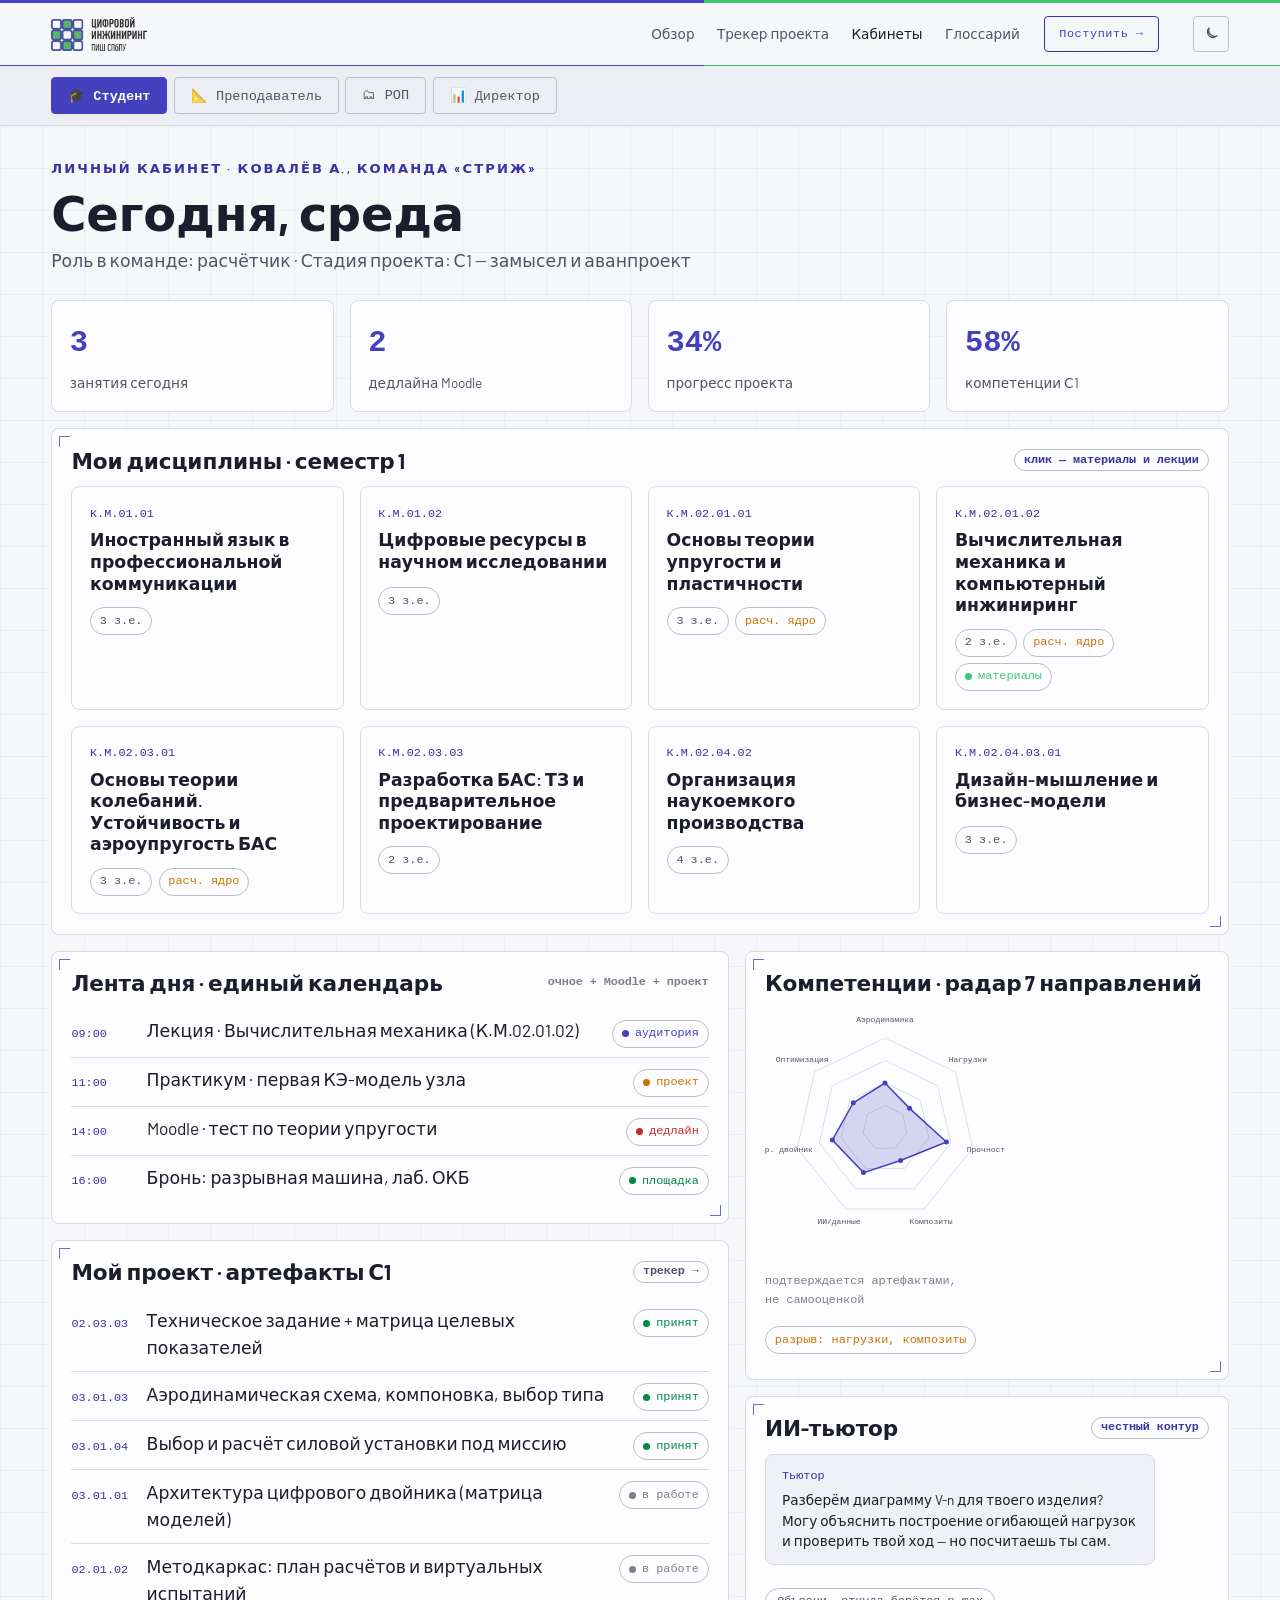
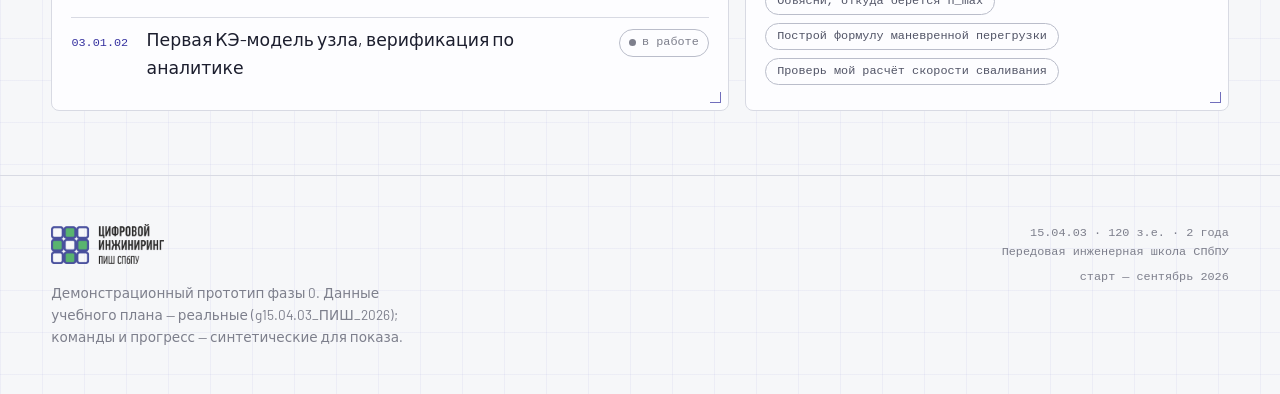
==== commit 02f5d68c: "feat: тултипы терминов по тексту платформы (наведение/тап → определение из глоссария, ссылка на разд" ====
--- a/app.html
+++ b/app.html
@@ -154,7 +154,9 @@
   </main>
 
   <script src="assets/data.js"></script>
+  <script src="assets/glossary.js"></script>
   <script src="assets/ui.js"></script>
+  <script src="assets/tooltips.js"></script>
   <script src="assets/course-vm.js"></script>
   <script src="assets/lecture-cfd.js"></script>
   <script src="assets/discipline.js"></script>
@@ -184,7 +186,7 @@
 
     function render(){
       V.innerHTML="";
-      if(cur==="student" && studentDisc){ V.append(buildDisciplineDetail(studentDisc, backToStudent)); return; }
+      if(cur==="student" && studentDisc){ V.append(buildDisciplineDetail(studentDisc, backToStudent)); if(window.annotateTerms) annotateTerms(V); return; }
       ({student:vStudent,teacher:vTeacher,rop:vRop,dir:vDir}[cur])();
     }
     // сброс детали при смене роли
--- a/assets/theme.css
+++ b/assets/theme.css
@@ -233,6 +233,20 @@
   .nav-links { display: none; }
 }
 
+/* термины-тултипы */
+.gloss-term { border-bottom: 1px dashed var(--cyan-dim); cursor: help; }
+.gloss-term:hover, .gloss-term:focus { color: var(--cyan); border-bottom-color: var(--cyan); outline: none; }
+#gloss-tip {
+  position: fixed; z-index: 200; display: none; max-width: 300px;
+  background: var(--surface); border: 1px solid var(--line-2); border-radius: var(--radius-lg);
+  box-shadow: 0 12px 34px oklch(0% 0 0 / 0.18); padding: 0.9rem 1rem; font-family: var(--sans);
+}
+#gloss-tip .gt-term { font-family: var(--cond); font-weight: 700; font-size: 1rem; line-height: 1.15; }
+#gloss-tip .gt-def { font-size: var(--t-sm); color: var(--text-mut); line-height: 1.45; margin: 0.4rem 0 0.6rem; }
+#gloss-tip .gt-foot { display: flex; justify-content: space-between; align-items: center; gap: 0.5rem; }
+#gloss-tip .gt-src { font-family: var(--mono); font-size: 0.62rem; color: var(--cyan-dim); border: 1px solid var(--line-2); border-radius: 100px; padding: 0.15rem 0.45rem; }
+#gloss-tip a { font-family: var(--mono); font-size: var(--t-xs); }
+
 /* переключатель темы */
 .theme-btn {
   display: inline-grid; place-items: center;
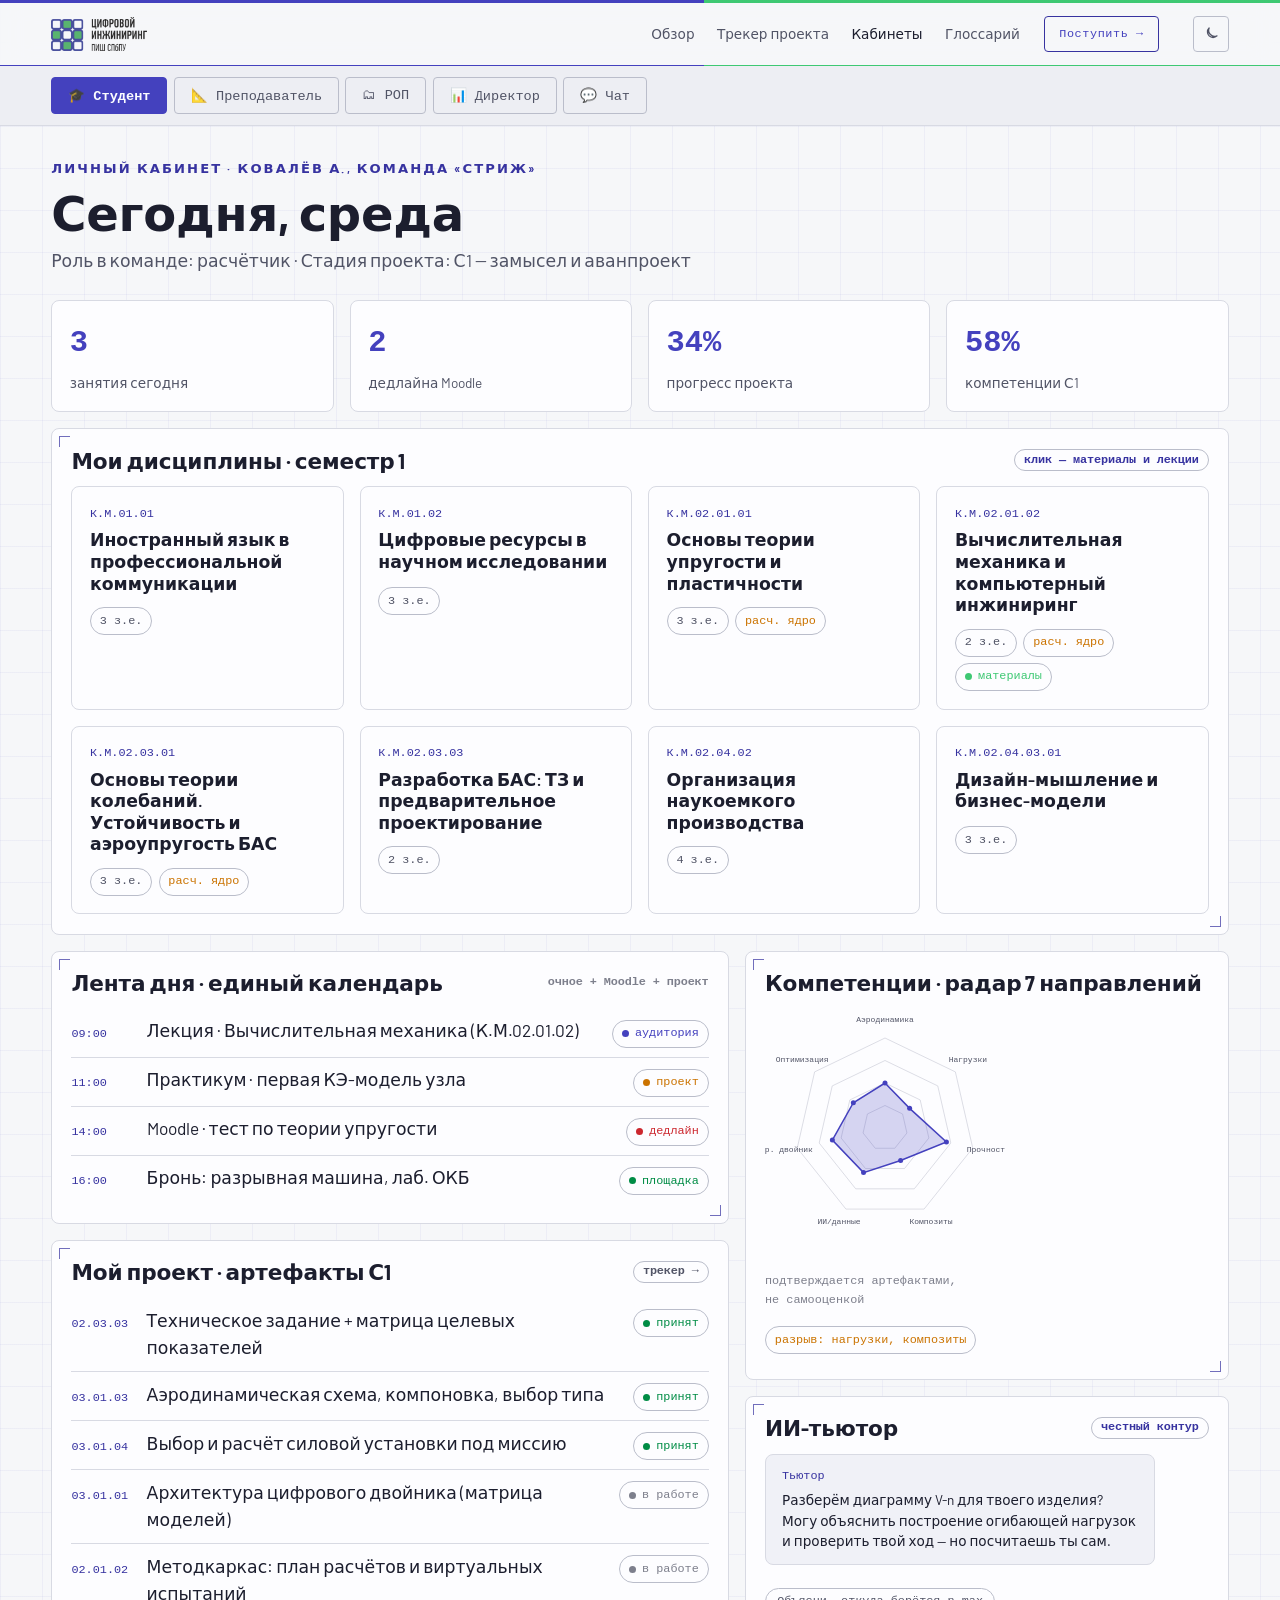
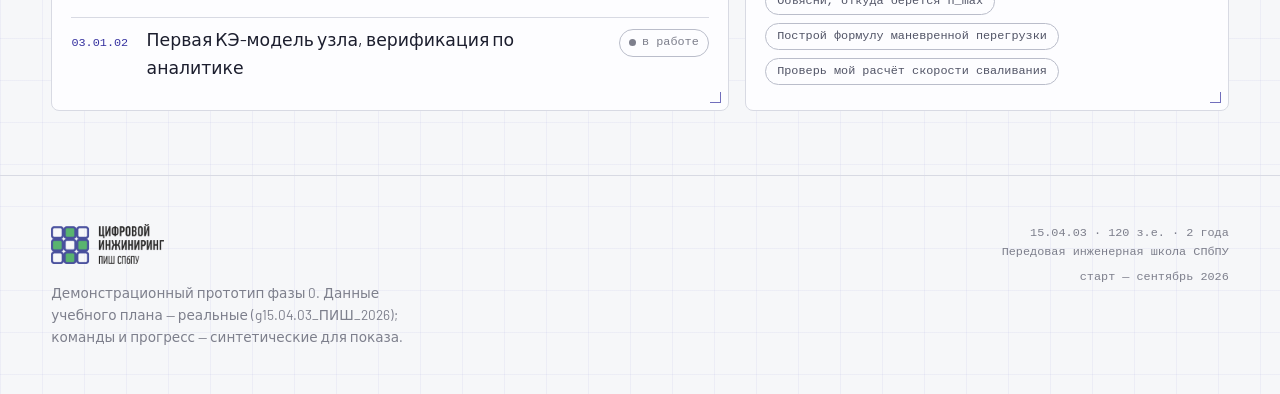
==== commit 853a2c61: "feat: чат отдельной вкладкой для всех ролей (выбор «войти как») + заглушка авто-скаута грантов («обн" ====
--- a/app.html
+++ b/app.html
@@ -143,6 +143,41 @@
     .quiz-opt.ok{ border-color:var(--ok); background:color-mix(in oklab,var(--ok) 14%,transparent); }
     .quiz-opt.bad{ border-color:var(--risk); background:color-mix(in oklab,var(--risk) 12%,transparent); }
     .quiz-expl{ margin:.7rem 0 0 1.6rem; font-size:var(--t-sm); color:var(--text-mut); }
+
+    /* CRM: грант-радар + Service Desk + чат */
+    .kw-edit{ margin:.4rem 0 1rem; }
+    .kw-chips{ display:flex; gap:.4rem; flex-wrap:wrap; }
+    .kw-chip{ display:inline-flex; align-items:center; gap:.35rem; font-size:var(--t-xs); font-family:var(--mono);
+      padding:.25rem .5rem; border:1px solid var(--line-2); border-radius:100px; color:var(--text-mut); }
+    .kw-chip button{ background:none; border:none; color:var(--text-dim); cursor:pointer; font-size:.8rem; padding:0; line-height:1; }
+    .kw-chip button:hover{ color:var(--rose); }
+    .kw-input{ background:var(--surface); border:1px solid var(--line-2); border-radius:var(--radius);
+      color:var(--text); font:inherit; font-size:var(--t-sm); padding:.45rem .7rem; outline:none; }
+    .kw-input:focus{ border-color:var(--cyan-dim); }
+    .grant{ border:1px solid var(--line); border-radius:var(--radius); padding:.9rem 1rem; margin-bottom:.7rem; }
+    .grant:hover{ border-color:var(--line-2); }
+    .grant-head{ display:flex; justify-content:space-between; align-items:flex-start; gap:.6rem; }
+    .grant-meta{ display:flex; gap:.4rem; flex-wrap:wrap; margin-top:.5rem; }
+    .grant-match{ display:flex; gap:.4rem; flex-wrap:wrap; align-items:center; margin-top:.3rem; }
+    .sd-ticket{ display:flex; gap:.7rem; align-items:center; padding:.6rem 0; border-bottom:1px solid var(--line); }
+    .sd-ticket:last-child{ border-bottom:none; }
+    .sd-status{ background:var(--surface); border:1px solid var(--line-2); border-radius:var(--radius);
+      color:var(--text); font:inherit; font-size:var(--t-xs); padding:.35rem .5rem; cursor:pointer; outline:none; }
+    .ch-list{ display:flex; gap:.4rem; flex-wrap:wrap; margin:.4rem 0 .8rem; }
+    .ch-item{ font-size:var(--t-xs); padding:.35rem .7rem; border:1px solid var(--line-2); border-radius:100px;
+      background:transparent; color:var(--text-mut); cursor:pointer; }
+    .ch-item.on{ background:var(--cyan); color:var(--on-accent); border-color:var(--cyan); font-weight:600; }
+    .ch-thread{ display:flex; flex-direction:column; gap:.5rem; max-height:230px; overflow-y:auto; padding:.3rem 0; }
+    .cmsg{ background:var(--surface-2); border:1px solid var(--line); border-radius:var(--radius-lg);
+      padding:.5rem .7rem; font-size:var(--t-sm); align-self:flex-start; max-width:90%; }
+    .cmsg.me{ background:color-mix(in oklab,var(--brand) 14%,transparent); border-color:var(--cyan-dim); align-self:flex-end; }
+    .cmsg.sys{ align-self:center; background:transparent; border:1px dashed var(--line-2); color:var(--text-dim); font-size:var(--t-xs); }
+    .cwho{ font-family:var(--mono); font-size:.62rem; color:var(--cyan-dim); margin-bottom:.2rem; }
+    .chat-input{ display:flex; gap:.5rem; margin-top:.7rem; }
+    .chat-input .kw-input{ flex:1; }
+    .crm-ov{ position:fixed; inset:0; background:var(--scrim); backdrop-filter:blur(4px); z-index:130;
+      display:flex; align-items:center; justify-content:center; padding:1rem; }
+    .crm-modal{ width:min(460px,94vw); padding:1.5rem; position:relative; }
   </style>
 </head>
 <body>
@@ -154,19 +189,21 @@
   </main>
 
   <script src="assets/data.js"></script>
+  <script src="assets/db.js"></script>
   <script src="assets/glossary.js"></script>
   <script src="assets/ui.js"></script>
   <script src="assets/tooltips.js"></script>
   <script src="assets/course-vm.js"></script>
   <script src="assets/lecture-cfd.js"></script>
   <script src="assets/discipline.js"></script>
+  <script src="assets/crm.js"></script>
   <script>
     const D = window.DATA;
     mountNav("app.html");
 
     const ROLES=[
       ["student","🎓 Студент"],["teacher","📐 Преподаватель"],
-      ["rop","🗂 РОП"],["dir","📊 Директор"]
+      ["rop","🗂 РОП"],["dir","📊 Директор"],["chat","💬 Чат"]
     ];
     let cur="student";
     const rbox=document.getElementById("roles");
@@ -187,7 +224,22 @@
     function render(){
       V.innerHTML="";
       if(cur==="student" && studentDisc){ V.append(buildDisciplineDetail(studentDisc, backToStudent)); if(window.annotateTerms) annotateTerms(V); return; }
-      ({student:vStudent,teacher:vTeacher,rop:vRop,dir:vDir}[cur])();
+      ({student:vStudent,teacher:vTeacher,rop:vRop,dir:vDir,chat:vChat}[cur])();
+    }
+    let chatMe = "Студент";
+    function vChat(){
+      V.append(head("Коммуникации","Чат участников программы",
+        "Единые каналы: студенты, преподаватели, РОП, директор. Сообщения общие для всех ролей."));
+      const roles=["Студент","Преподаватель","РОП","Директор"];
+      const picker=el("div",{class:"flex gap-s wrap-w",style:"margin-bottom:1rem;align-items:center"},
+        el("span",{class:"note"},"войти как:"));
+      roles.forEach(r=>picker.append(el("button",{class:"ch-item"+(r===chatMe?" on":""),
+        onclick:()=>{ chatMe=r; render(); }}, r)));
+      V.append(picker);
+      const root=el("div",{style:"max-width:760px"});
+      V.append(root);
+      if(window.CRM) window.CRM.mountChat(root, chatMe);
+      else root.append(el("div",{class:"dim"},"чат-модуль не загружен"));
     }
     // сброс детали при смене роли
     ROLES.forEach(([k])=>{}); // (переключение роли уже вызывает render через rtab)
@@ -374,23 +426,65 @@
 
     /* ——— РОП ——— */
     function vRop(){
+      const DB=window.DB, c=(DB&&DB.meta.counts)||{};
       V.append(head("Кабинет РОП · руководитель образовательной программы","Трекинг когорты и развитие плана",
-        "4 команды · 18 студентов · семестр 1"));
+        "4 команды · 18 студентов · семестр 1 · данные плана и РПД — из БД"));
       V.append(el("div",{class:"kpi",style:"margin-bottom:1rem"},
-        kpi("4","команды"), kpi("1","в зоне риска"), kpi("3","дубля тем найдено"), kpi("6","пробелов плана")));
+        kpi(String(c.disciplines||44),"дисциплин в БД"),
+        kpi(String(c.with_rpd||28),"с распарсенной РПД"),
+        kpi(String((DB&&DB.dups.length)||0),"кандидатов-дублей"),
+        kpi(String(c.ownership||23),"тем в карте владения")));
       V.append(el("div",{class:"cols c2"},
         card("Тепловая карта · команды × стадии артефактов",null, heat()),
-        el("div",{class:"cols",style:"gap:1rem"},
-          card("РПД-контур · дубли против карты владения",el("span",{class:"chip",style:"color:var(--amber)"},"ИИ-разбор"),
-            dupRow("CFD-раздел","К.М.03.01.05","дублируется в РПД К.М.03.01.04","risk"),
-            dupRow("Метод конечных элементов","К.М.02.01.02","повтор в 2 РПД профиля","warn"),
-            dupRow("Критерии разрушения композита","К.М.03.01.06","корректно, без повторов","ok"),
-            el("p",{class:"note mt-s"},"ИИ находит — РОП подтверждает. Владелец темы читает, потребитель применяет.")),
-          card("Развитие программы · пробелы плана",el("span",{class:"chip"},"из аналитики"),
-            ...D.GAPS.map(g=>el("div",{class:"li"},
-              el("span",{},g.t),
-              el("span",{class:"tag chip",style:"color:"+(g.pr==="высокий"?"var(--rose)":"var(--amber)")},g.pr))))
-      )));
+        dupCard()));
+      V.append(el("div",{class:"cols c2",style:"margin-top:1rem"},
+        compCoverageCard(),
+        card("Развитие программы · пробелы плана",el("span",{class:"chip"},"из аналитики"),
+          ...D.GAPS.map(g=>el("div",{class:"li"},
+            el("span",{},g.t),
+            el("span",{class:"tag chip",style:"color:"+(g.pr==="высокий"?"var(--rose)":"var(--amber)")},g.pr))))));
+    }
+    function shortTheme(t){ return t && t.length>46 ? t.slice(0,46)+"…" : (t||""); }
+    function compColorJs(code){ return code.startsWith("УК")?"var(--cyan-dim)":code.startsWith("ОПК")?"var(--violet)":"var(--brand-2)"; }
+    function dupCard(){
+      const DB=window.DB;
+      const box=el("div",{class:"panel card hud"},
+        el("h3",{}, el("span",{},"РПД-контур · дубли против карты владения"),
+          el("span",{class:"chip",style:"color:var(--amber)"},"живой детектор")),
+        el("p",{class:"note",style:"margin-bottom:.6rem"},
+          "Тема излагается вне дисциплины-владельца → кандидат на дубль. Считается из БД по карте владения; РОП подтверждает."));
+      if(!DB||!DB.dups||!DB.dups.length){ box.append(el("div",{class:"dim"},"нет данных БД")); return box; }
+      DB.dups.slice(0,7).forEach(d=>{
+        const sev = d.score>=6?"risk": d.score>=4?"warn":"ok";
+        box.append(el("div",{class:"li"},
+          el("span",{}, el("b",{class:"mono",style:"font-size:var(--t-xs);color:var(--cyan-dim)"},d.discipline_code+" "),
+            shortTheme(d.theme),
+            el("div",{class:"note"},"владелец темы: "+d.owner_code+" · совпадений: "+d.score)),
+          el("span",{class:"tag chip",style:"color:"+riskColor(sev)}, el("i",{class:"dot"}),
+            sev==="risk"?"дубль":sev==="warn"?"проверить":"слабое")));
+      });
+      return box;
+    }
+    function compCoverageCard(){
+      const DB=window.DB;
+      const box=el("div",{class:"panel card hud"},
+        el("h3",{}, el("span",{},"Покрытие компетенций"),
+          el("span",{class:"chip",style:"color:var(--amber)"},"демо · ФГОС 15.04.03")));
+      if(!DB||!DB.competencies){ box.append(el("div",{class:"dim"},"нет данных БД")); return box; }
+      const cnt={}; DB.disc_comp.forEach(x=>cnt[x.competency_code]=(cnt[x.competency_code]||0)+1);
+      const max=Math.max(1,...Object.values(cnt));
+      DB.competencies.slice().sort((a,b)=>a.code.localeCompare(b.code,'ru')).forEach(cp=>{
+        const n=cnt[cp.code]||0;
+        const col = n===0?"var(--rose)": n<=2?"var(--amber)":"var(--brand-2)";
+        box.append(el("div",{style:"margin:.35rem 0"},
+          el("div",{class:"flex between",style:"font-size:var(--t-sm);margin-bottom:.2rem;gap:.5rem"},
+            el("span",{title:cp.text,style:"overflow:hidden;text-overflow:ellipsis;white-space:nowrap"},
+              el("b",{class:"mono",style:"color:"+compColorJs(cp.code)},cp.code)," "+shortTheme(cp.text)),
+            el("span",{class:"mono dim"},n)),
+          el("div",{class:"bar"}, el("i",{style:"width:"+Math.round(n/max*100)+"%;background:"+col}))));
+      });
+      box.append(el("p",{class:"note mt-s"},"Красное — компетенция не покрыта (пробел); жёлтое — покрыта слабо (≤2 дисциплин)."));
+      return box;
     }
     function heat(){
       const teams=D.TEAMS;
@@ -442,7 +536,14 @@
           el("div",{class:"cols c3",style:"gap:1rem"},
             kpi("5","поданных заявок"), kpi("2","поддержано"), kpi("1.2М","₽ привлечено"))))
       );
-      V.append(el("div",{class:"demo-banner mt-l"},"демо · цифры синтетические для показа руководству"));
+      // CRM-инструмент: грант-радар + Service Desk + чат
+      V.append(el("div",{class:"vhead",style:"margin-top:2rem"},
+        el("div",{class:"kicker"},"Инструмент директора · CRM"),
+        el("h1",{class:"mt-s",style:"font-size:var(--t-h2)"},"Грант-радар, Service Desk и коммуникации")));
+      const crmRoot=el("div",{});
+      V.append(crmRoot);
+      if(window.CRM) window.CRM.mount(crmRoot);
+      V.append(el("div",{class:"demo-banner mt-l"},"демо · данные грантов синтетические; ключевые слова, задачи и чат сохраняются в браузере"));
     }
 
     render();
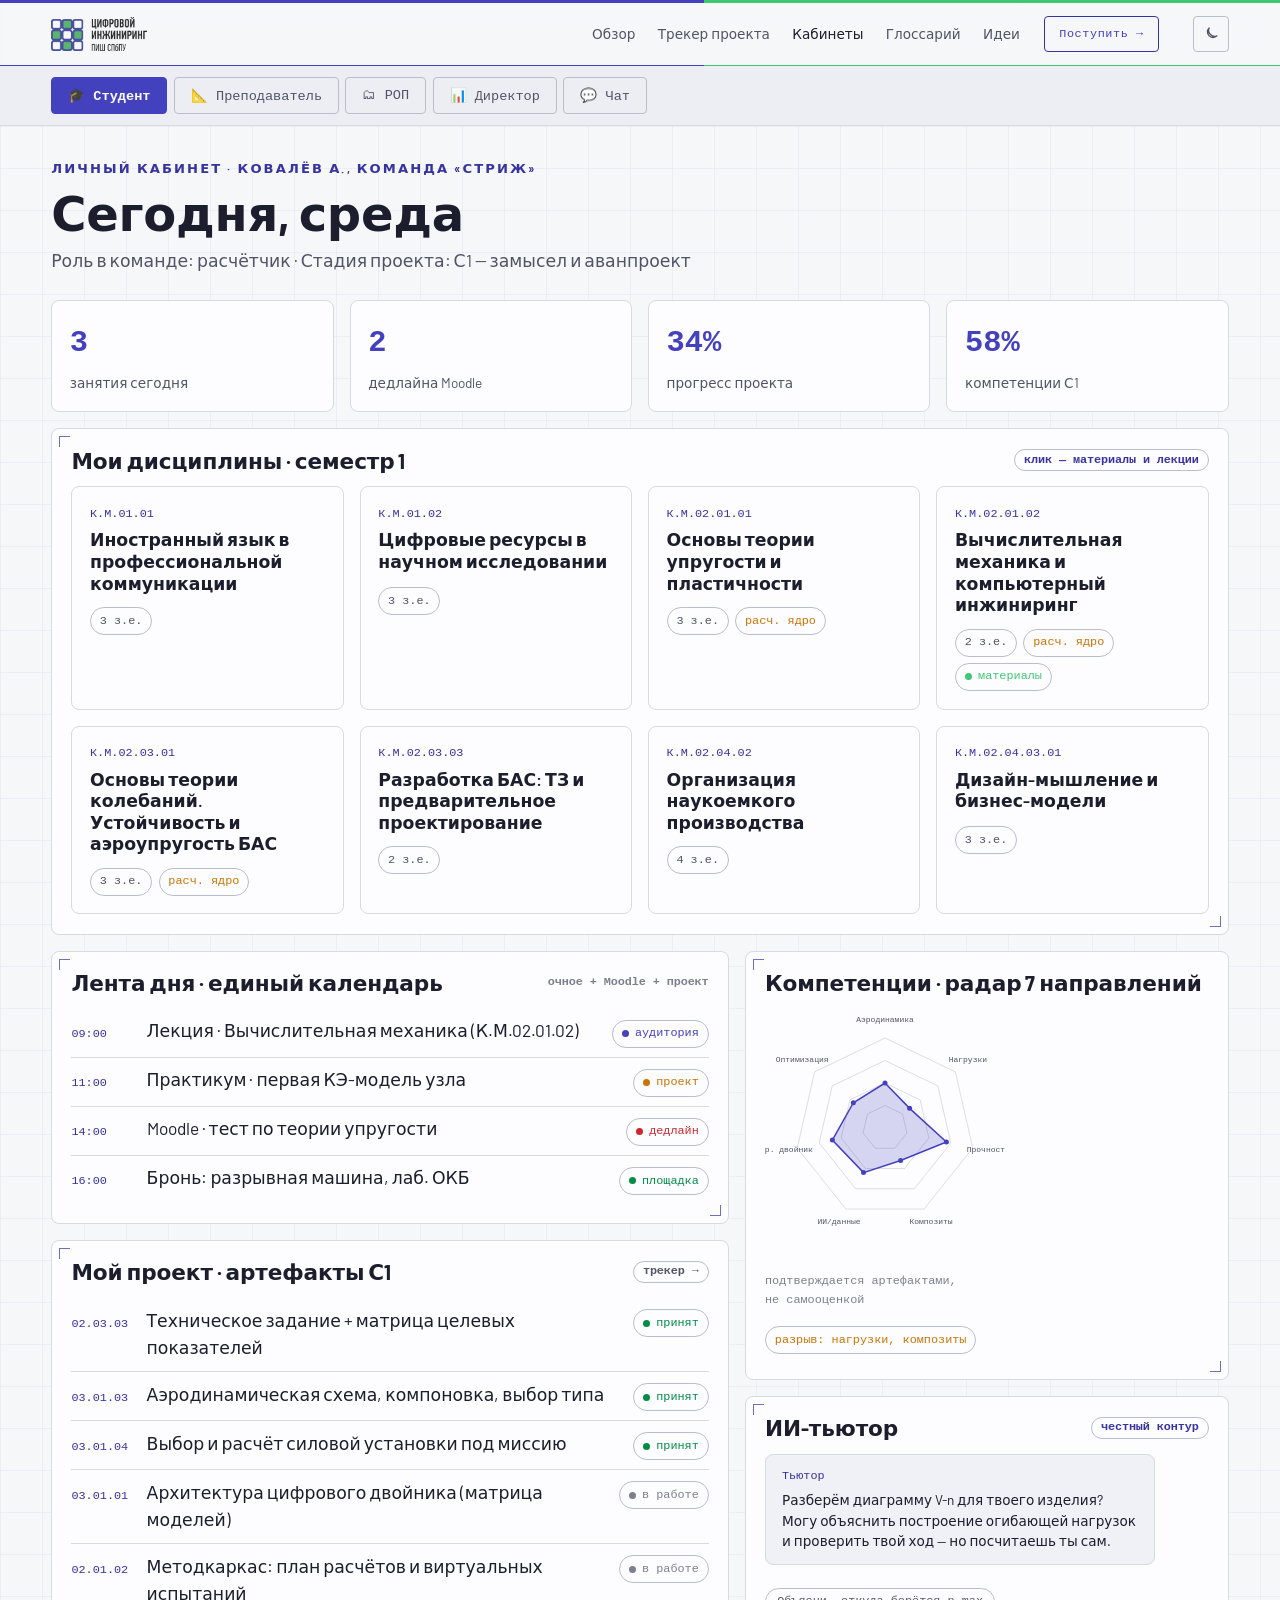
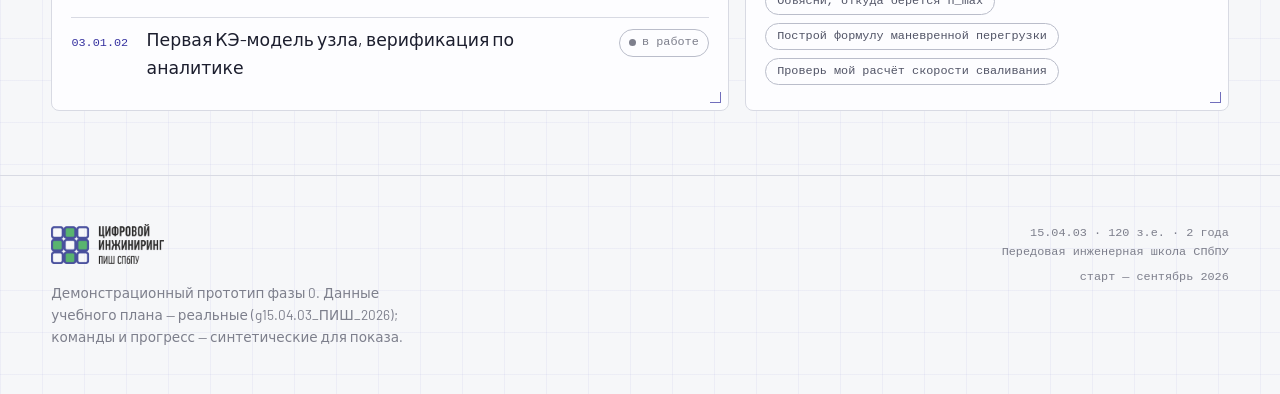
==== commit adcb8f1a: "docs: единое название программы везде — «магистратура ПИШ «Системный цифровой инжиниринг БАС»» Раньш" ====
--- a/app.html
+++ b/app.html
@@ -3,7 +3,7 @@
 <head>
   <meta charset="utf-8">
   <meta name="viewport" content="width=device-width, initial-scale=1">
-  <title>Кабинеты платформы · ПИШ ЦИ БАС</title>
+  <title>Кабинеты · магистратура ПИШ «Системный цифровой инжиниринг БАС»</title>
   <meta name="description" content="Кликабельный прототип кабинетов: студент, преподаватель, РОП, директор.">
   <link rel="icon" type="image/png" href="assets/img/favicon.png">
   <link rel="preconnect" href="https://fonts.googleapis.com">
--- a/assets/theme.css
+++ b/assets/theme.css
@@ -173,7 +173,14 @@
   color: var(--cyan); transition: background var(--dur) var(--ease);
 }
 .nav-cta:hover { background: oklch(80% 0.13 205 / 0.12); text-decoration: none; }
-.burger { display: none; }
+.burger {
+  display: none; background: transparent; cursor: pointer;
+  border: 1px solid var(--line-2); border-radius: var(--radius);
+  width: 40px; height: 40px; color: var(--text);
+  align-items: center; justify-content: center; flex: none;
+}
+.burger svg { width: 22px; height: 22px; }
+.nav-mobile { display: none; }
 
 /* ——— панели/карточки ——— */
 .panel {
@@ -230,7 +237,21 @@
 .hide { display: none !important; }
 
 @media (max-width: 780px) {
-  .nav-links { display: none; }
+  .nav-links, .nav-cta { display: none; }
+  .burger { display: inline-flex; margin-left: auto; }
+  .nav-mobile.open {
+    display: flex; flex-direction: column;
+    width: min(1180px, 92vw); margin-inline: auto;
+    padding: 0.4rem 0 0.9rem; border-top: 1px solid var(--line);
+  }
+  .nav-mobile a {
+    padding: 0.65rem 0.2rem; color: var(--text-mut); font-size: 1.02rem;
+    border-bottom: 1px solid var(--line);
+  }
+  .nav-mobile a:last-child { border-bottom: none; }
+  .nav-mobile a.active { color: var(--text); font-weight: 600; }
+  .nav-mobile a:hover { text-decoration: none; color: var(--text); }
+  .nav-mobile .m-cta { color: var(--cyan); font-family: var(--mono); font-size: var(--t-sm); }
 }
 
 /* термины-тултипы */
